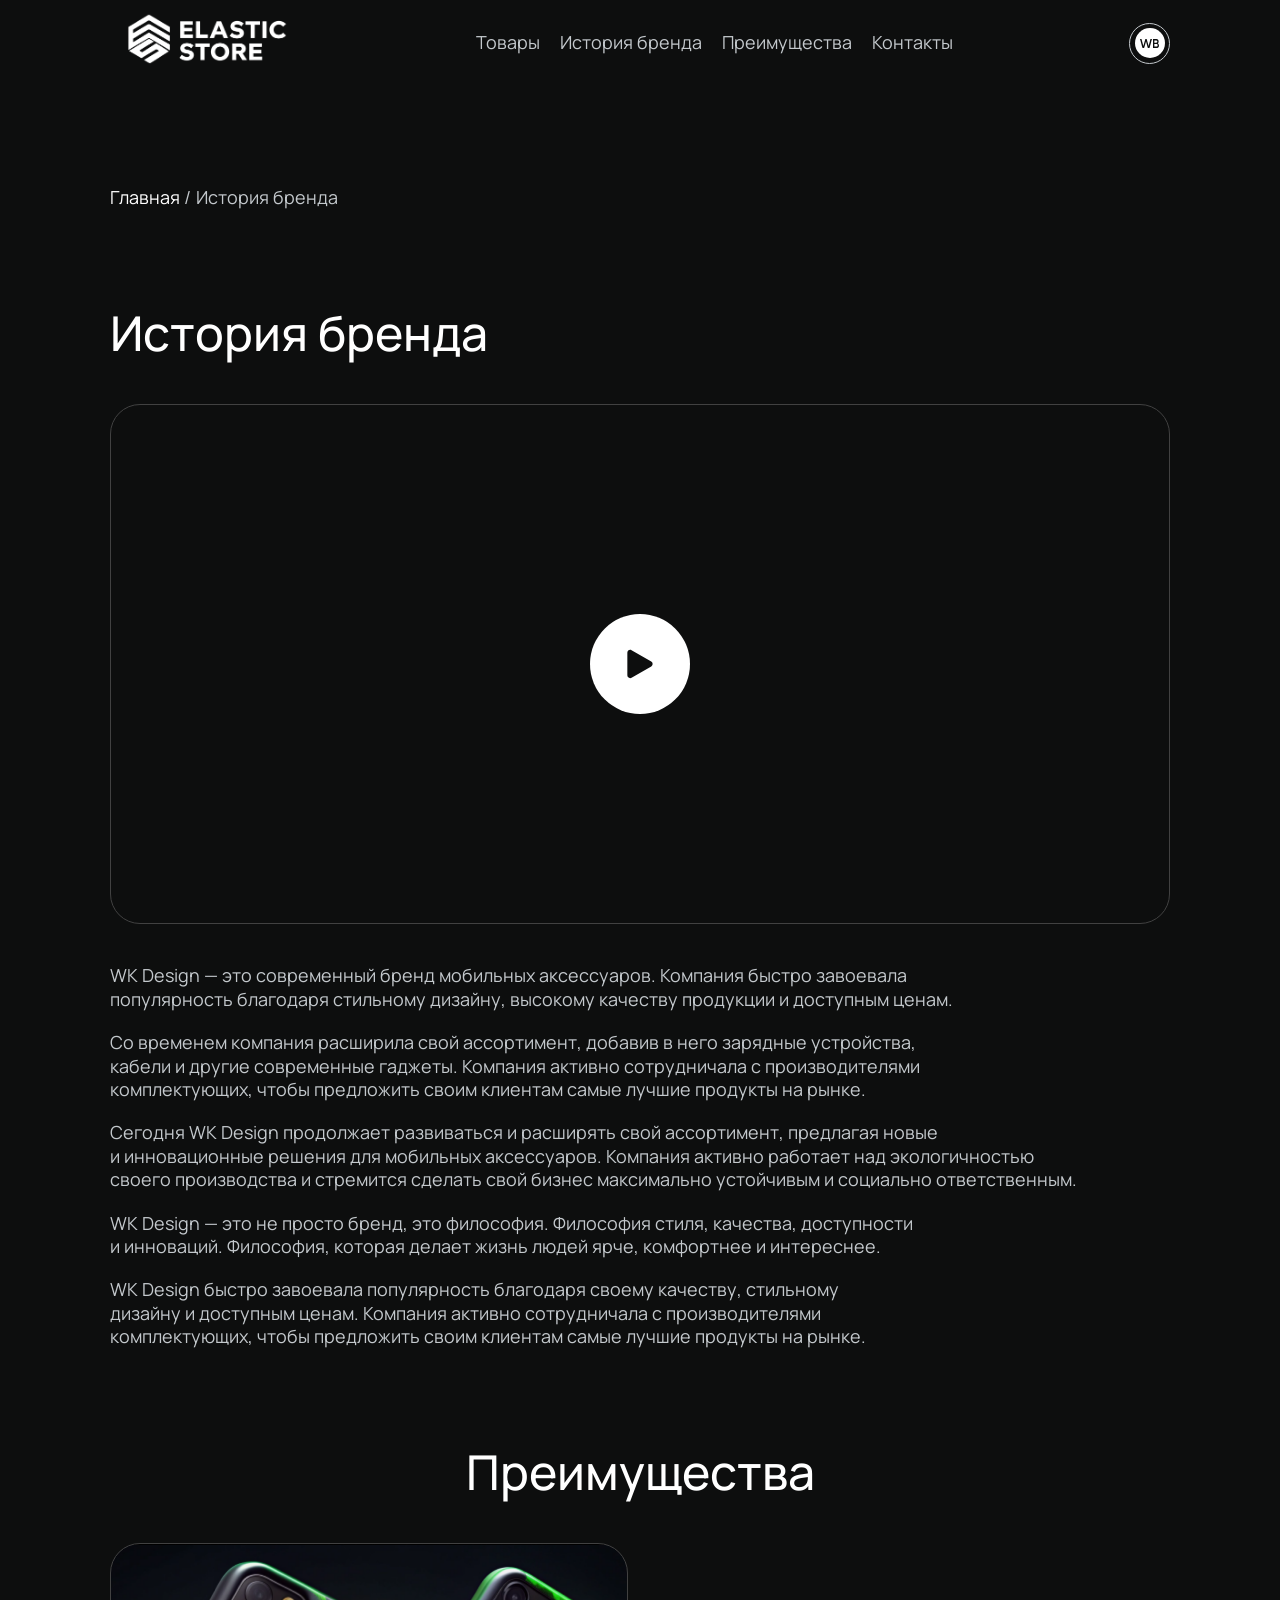
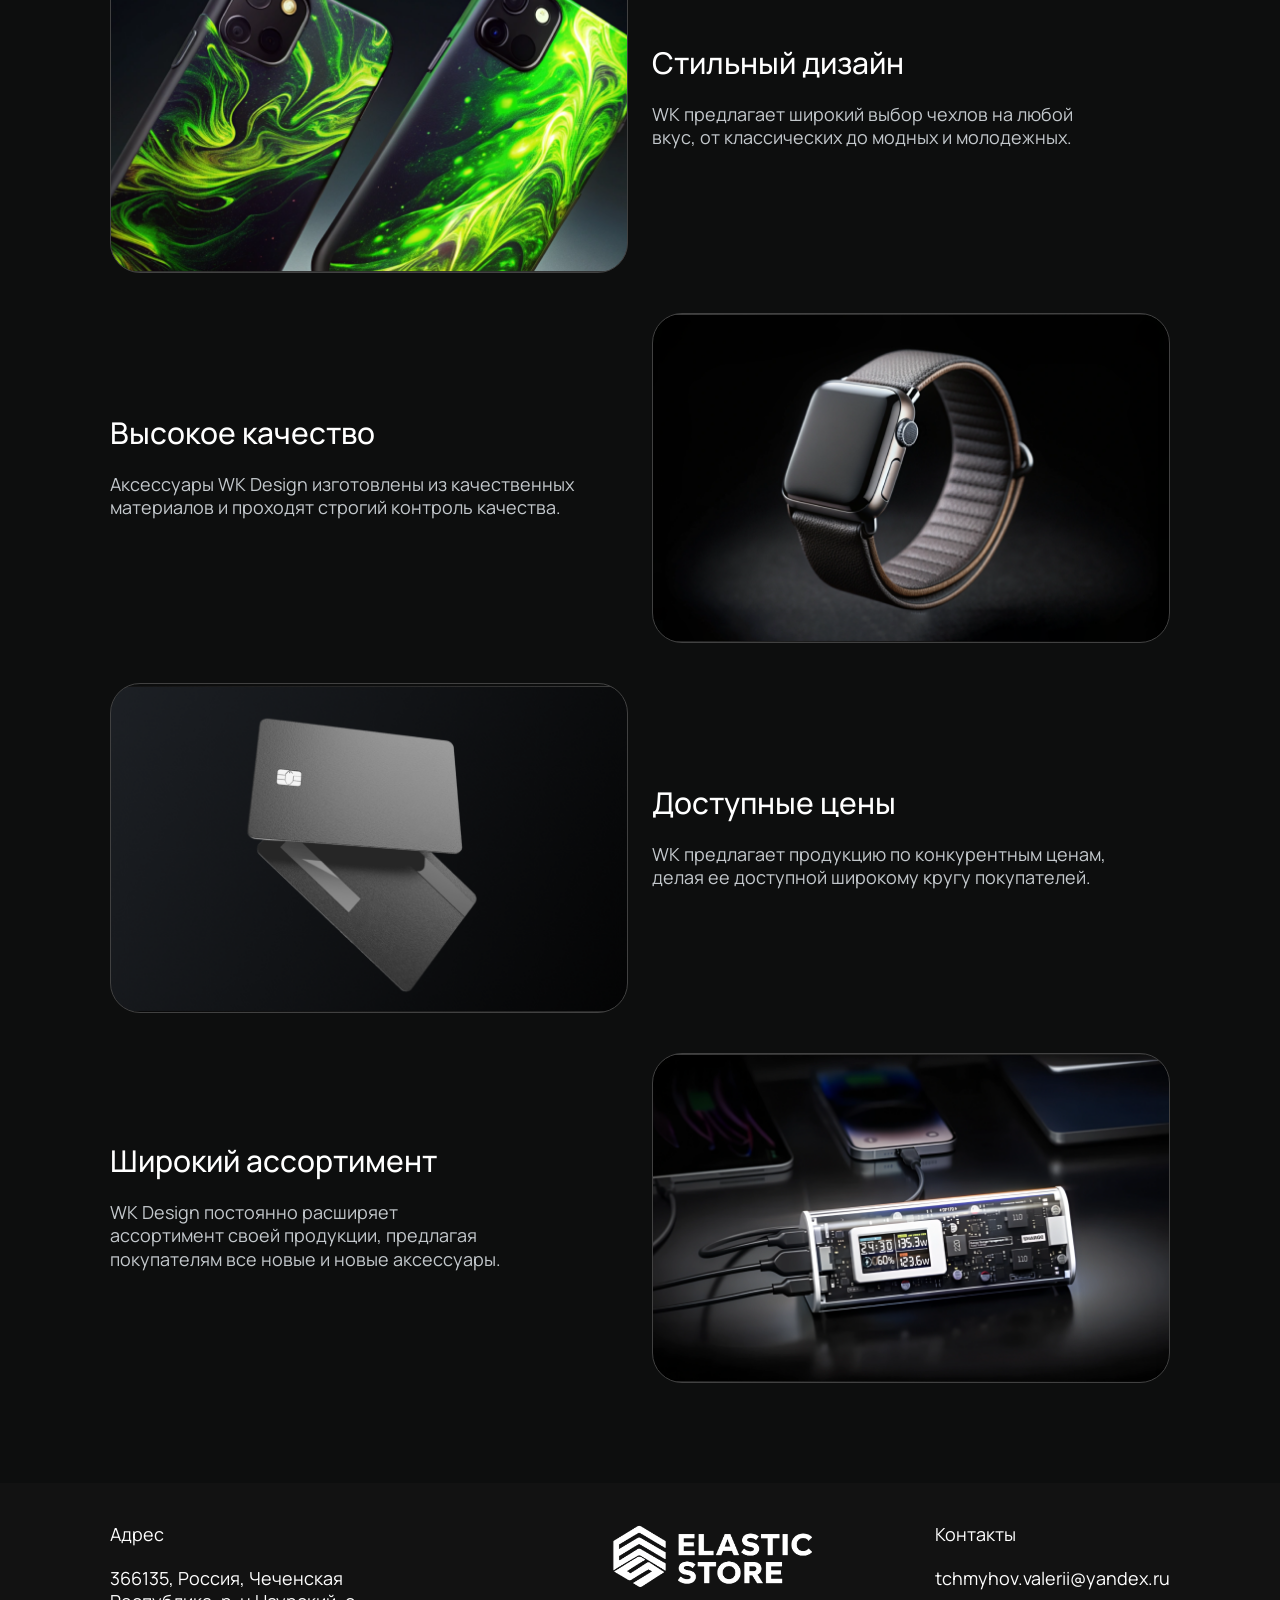
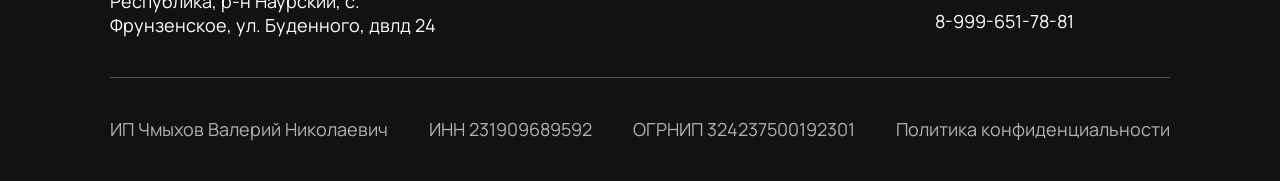
==== about.html @ 18dc12fd "Update Elastic Store logo, business details and Wildberries link" ====
<!DOCTYPE html>
<html lang="en">
	<head>
		<meta charset="UTF-8" />
		<meta http-equiv="X-UA-Compatible" content="IE=edge" />
		<meta name="viewport" content="width=device-width, initial-scale=1.0" />
		<title>Elastic Store</title>

		<link rel="stylesheet" href="./css/bootsrtap.css" />
		<link rel="stylesheet" href="./css/main.css?v=elastic-1" />

		<link rel="apple-touch-icon" href="./img/elastic-store-logo.png" />
		<link rel="icon" type="image/png" href="./img/elastic-store-logo.png" />
	</head>

	<body>
		<!-- header -->
		<header class="header">
			<div class="container">
				<div class="header--body row flex-nowrap align-items-center justify-content-between">
					<div class="col-auto">
						<a href="./index.html" class="header--logo">
							<img src="./img/elastic-store-logo.png" alt="Elastic Store" />
						</a>
					</div>
					<div class="d-none d-lg-block col-auto">
						<ul class="header--nav">
							<li><a href="index.html#catalog">Товары</a></li>
							<li><a href="about.html">История бренда</a></li>
							<li><a href="about.html#advantages">Преимущества</a></li>
							<li><a href="contacts.html">Контакты</a></li>
						</ul>
					</div>
					<div class="col-auto">
						<ul class="header--stores">
							<!-- <li>
                        <a href="#" target="_blank">
                            <svg class="header--icon header--icon--yandex">
                                <use href="./img/svgsprite/sprite.symbol.svg#Yandex"></use>
                            </svg>
                        </a>
                    </li>  -->
							<li>
								<a href="https://www.wildberries.ru/brands/elastic-store" target="_blank">
									<svg class="header--icon header--icon--wb">
										<use href="./img/svgsprite/sprite.symbol.svg#Wb"></use>
									</svg>
								</a>
							</li>
							<li class="d-lg-none">
								<button class="header--btnmenu">
									<span class="l-00"></span>
									<span class="l-01"></span>
									<span class="l-02"></span>
								</button>
							</li>
						</ul>
					</div>
				</div>
			</div>
		</header>

		<div class="mobile-nav">
			<ul class="mobile--menu">
				<li>
					<a class="mobile--menu--link" href="index.html#catalog">Товары</a>
				</li>
				<li>
					<a class="mobile--menu--link" href="about.html">История бренда</a>
				</li>
				<li>
					<a class="mobile--menu--link" href="about.html#advantages">Преимущества</a>
				</li>
				<li>
					<a class="mobile--menu--link" href="contacts.html">Контакты</a>
				</li>
			</ul>
		</div>

		<!-- main -->
		<main>
			<section class="pageIn">
				<div class="container">
					<!-- breadcrumb -->
					<nav class="crumbs">
						<ol>
							<li class="crumb"><a href="./index.html">Главная</a></li>
							<li class="crumb">История бренда</li>
						</ol>
					</nav>
					<!-- /breadcrumb -->

					<h2 class="text-start">История бренда</h2>

					<div class="video">
						<div class="video--play">
							<span>
								<svg class="header--icon header--icon--ozon">
									<use href="./img/svgsprite/sprite.symbol.svg#play"></use>
								</svg>
							</span>
						</div>
						<div class="video--pause">
							<span></span>
						</div>
						<video id="mvideo">
							<source src="./video/video-00.mp4" type="video/mp4" />
						</video>
					</div>

					<p>
						WK&#160;Design&#160;&#8212; это современный бренд мобильных аксессуаров. Компания быстро завоевала популярность благодаря стильному дизайну, высокому качеству
						продукции и&#160;доступным ценам.
					</p>
					<p>
						Со&#160;временем компания расширила свой ассортимент, добавив в&#160;него зарядные устройства, кабели и&#160;другие современные гаджеты. Компания активно
						сотрудничала с&#160;производителями комплектующих, чтобы предложить своим клиентам самые лучшие продукты на&#160;рынке.
					</p>
					<p>
						Сегодня WK&#160;Design продолжает развиваться и&#160;расширять свой ассортимент, предлагая новые и&#160;инновационные решения для мобильных аксессуаров.
						Компания активно работает над экологичностью своего производства и&#160;стремится сделать свой бизнес максимально устойчивым и&#160;социально ответственным.
					</p>
					<p>
						WK&#160;Design&#160;&#8212; это не&#160;просто бренд, это философия. Философия стиля, качества, доступности и&#160;инноваций. Философия, которая делает жизнь
						людей ярче, комфортнее и&#160;интереснее.
					</p>
					<p>
						WK&#160;Design быстро завоевала популярность благодаря своему качеству, стильному дизайну и&#160;доступным ценам. Компания активно сотрудничала
						с&#160;производителями комплектующих, чтобы предложить своим клиентам самые лучшие продукты на&#160;рынке.
					</p>
				</div>
			</section>

			<section id="advantages" class="catalog block-outfit">
				<div class="container">
					<h2>Преимущества</h2>
					<div class="catalog-list">
						<!-- item -->
						<div class="catalog-list--item row align-items-center">
							<div class="col-12 col-md-6">
								<div class="catalog-list--img" style="background-image: url(./img/favorites/fav-00.png);"></div>
							</div>
							<div class="col-12 col-md-6">
								<h4>Стильный дизайн</h4>
								<p>WK&#160;предлагает широкий выбор чехлов на&#160;любой вкус, от&#160;классических до&#160;модных и&#160;молодежных.</p>
							</div>
						</div>
						<!-- /item -->

						<!-- item -->
						<div class="catalog-list--item row align-items-center">
							<div class="col-12 col-md-6 order-2 order-md-1">
								<h4>Высокое качество</h4>
								<p>Аксессуары WK&#160;Design изготовлены из&#160;качественных материалов и&#160;проходят строгий контроль качества.</p>
							</div>
							<div class="col-12 col-md-6 order-1 order-md-2">
								<div class="catalog-list--img" style="background-image: url(./img/favorites/fav-02.png);"></div>
							</div>
						</div>
						<!-- /item -->

						<!-- item -->
						<div class="catalog-list--item row align-items-center">
							<div class="col-12 col-md-6">
								<div class="catalog-list--img" style="background-image: url(./img/favorites/fav-01.png);"></div>
							</div>
							<div class="col-12 col-md-6">
								<h4>Доступные цены</h4>
								<p>WK&#160;предлагает продукцию по&#160;конкурентным ценам, делая ее&#160;доступной широкому кругу покупателей.</p>
							</div>
						</div>
						<!-- /item -->

						<!-- item -->
						<div class="catalog-list--item row align-items-center">
							<div class="col-12 col-md-6 order-2 order-md-1">
								<h4>Широкий ассортимент</h4>
								<p>WK&#160;Design постоянно расширяет ассортимент своей продукции, предлагая покупателям все новые и&#160;новые аксессуары.</p>
							</div>
							<div class="col-12 col-md-6 order-1 order-md-2">
								<div class="catalog-list--img" style="background-image: url(./img/favorites/fav-03.png);"></div>
							</div>
						</div>
						<!-- /item -->
					</div>
				</div>
			</section>
		</main>
		<!-- /main -->

		<!-- footer -->
		<footer class="footer">
			<div class="container">
				<div class="footer-info">
					<div class="row justify-content-between">
						<div class="col-12 col-lg-auto order-3 order-lg-1 pt-4 pt-lg-0">
							<div class="footer-address">
								<h6>Адрес</h6>
								<p class="mb-0">366135, Россия, Чеченская Республика, р-н Наурский, с. Фрунзенское, ул. Буденного, двлд 24</p>
							</div>
						</div>
						<div class="col-12 col-lg-auto order-1 order-lg-2">
							<a href="./index.html" class="footer-logo"><img src="./img/elastic-store-logo.png" alt="Elastic Store"/></a>
						</div>
						<div class="col-12 col-lg-auto order-2 order-lg-3 pt-4 pt-lg-0">
							<h6>Контакты</h6>
							<ul>
								<li><a href="mailto:tchmyhov.valerii@yandex.ru">tchmyhov.valerii@yandex.ru</a></li>
								<li><a href="tel:+79996517881">8-999-651-78-81</a></li>
							</ul>
						</div>
					</div>
				</div>
				<div class="footer-copyright">
					<div class="row justify-content-between">
						<div class="col-12 col-lg-3 col-xl-auto mb-3 mb-xl-0">ИП&#160;Чмыхов Валерий Николаевич</div>
						<div class="col-12 col-lg-3 col-xl-auto mb-3 mb-xl-0">ИНН <br class="d-none d-lg-block d-xl-none"/>231909689592</div>
						<div class="col-12 col-lg-3 col-xl-auto mb-3 mb-xl-0">ОГРНИП 324237500192301</div>
						<div class="col-12 col-lg-3 col-xl-auto"><a href="policy.html">Политика конфиденциальности</a></div>
					</div>
				</div>
			</div>
		</footer>
		<!-- /footer -->

		<script src="./js/main.bundle.js"></script>
		<script src="./js/about.bundle.js"></script>
	</body>
</html>
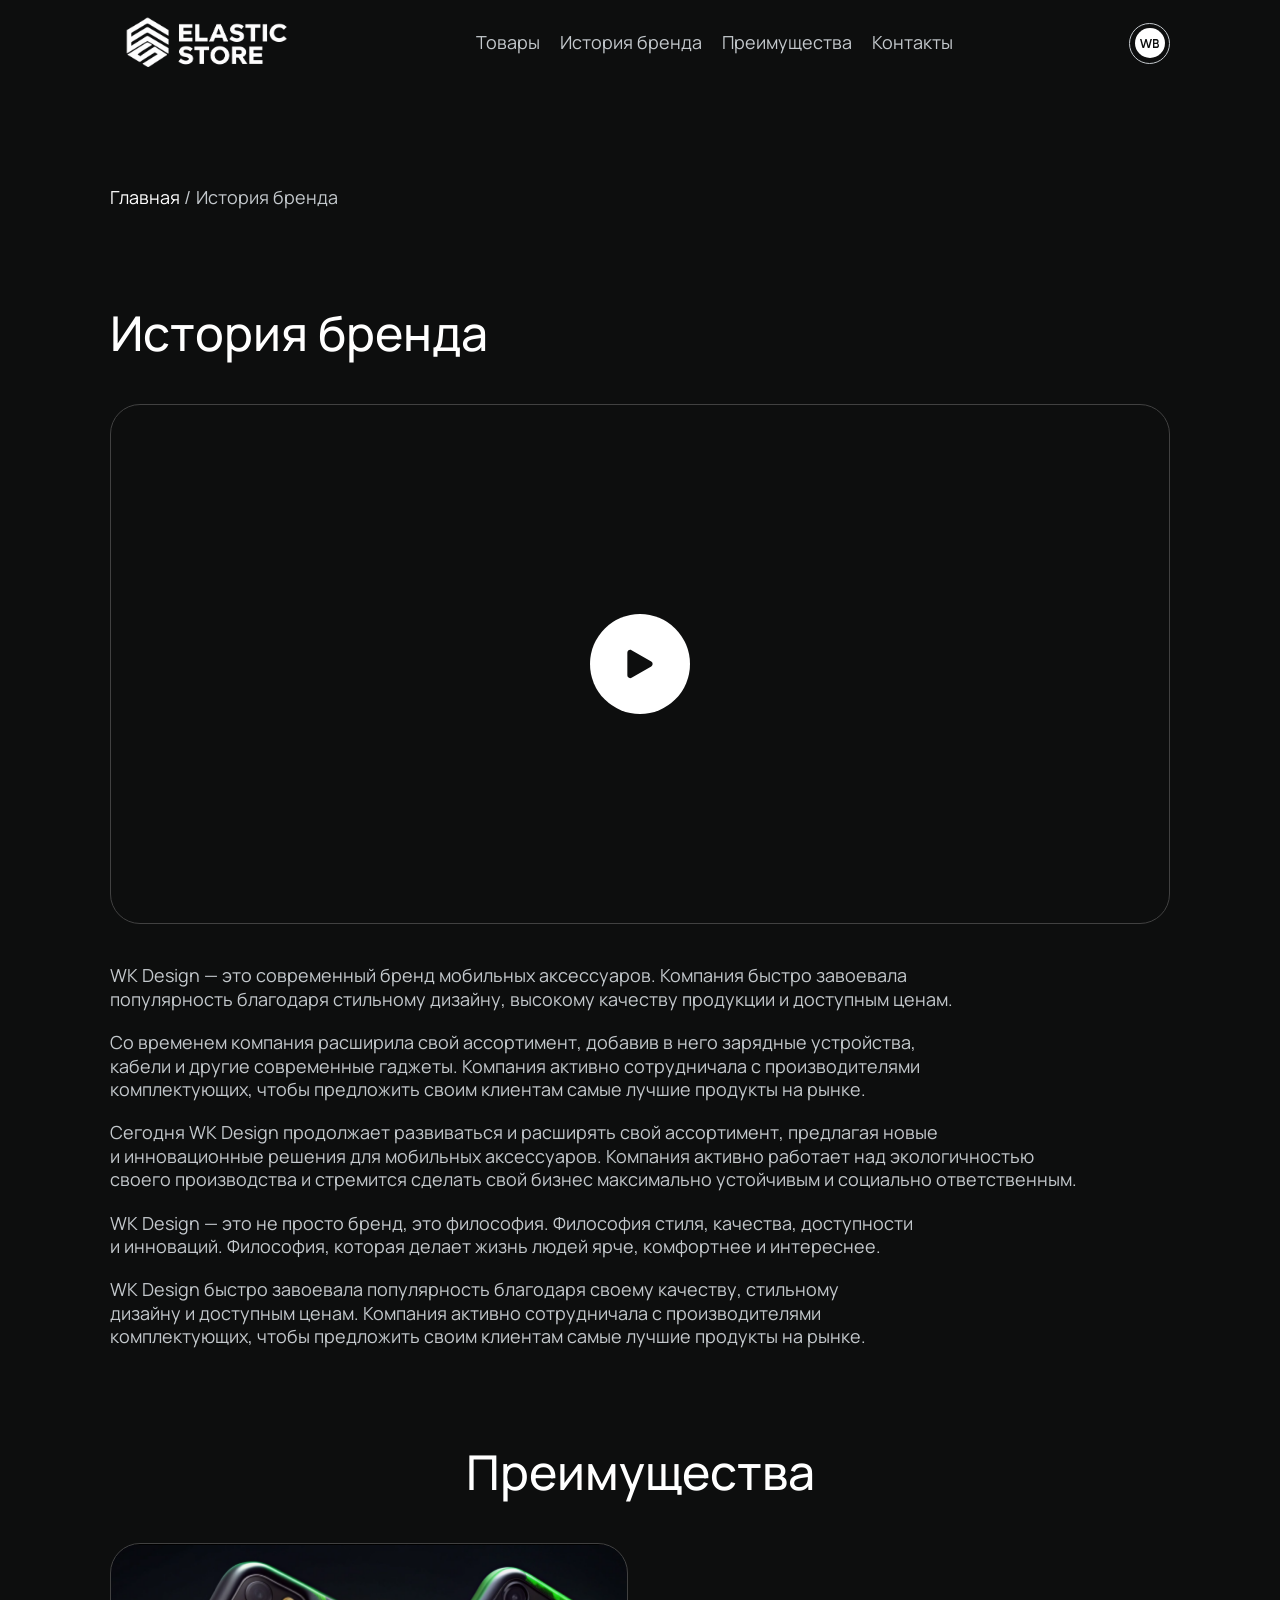
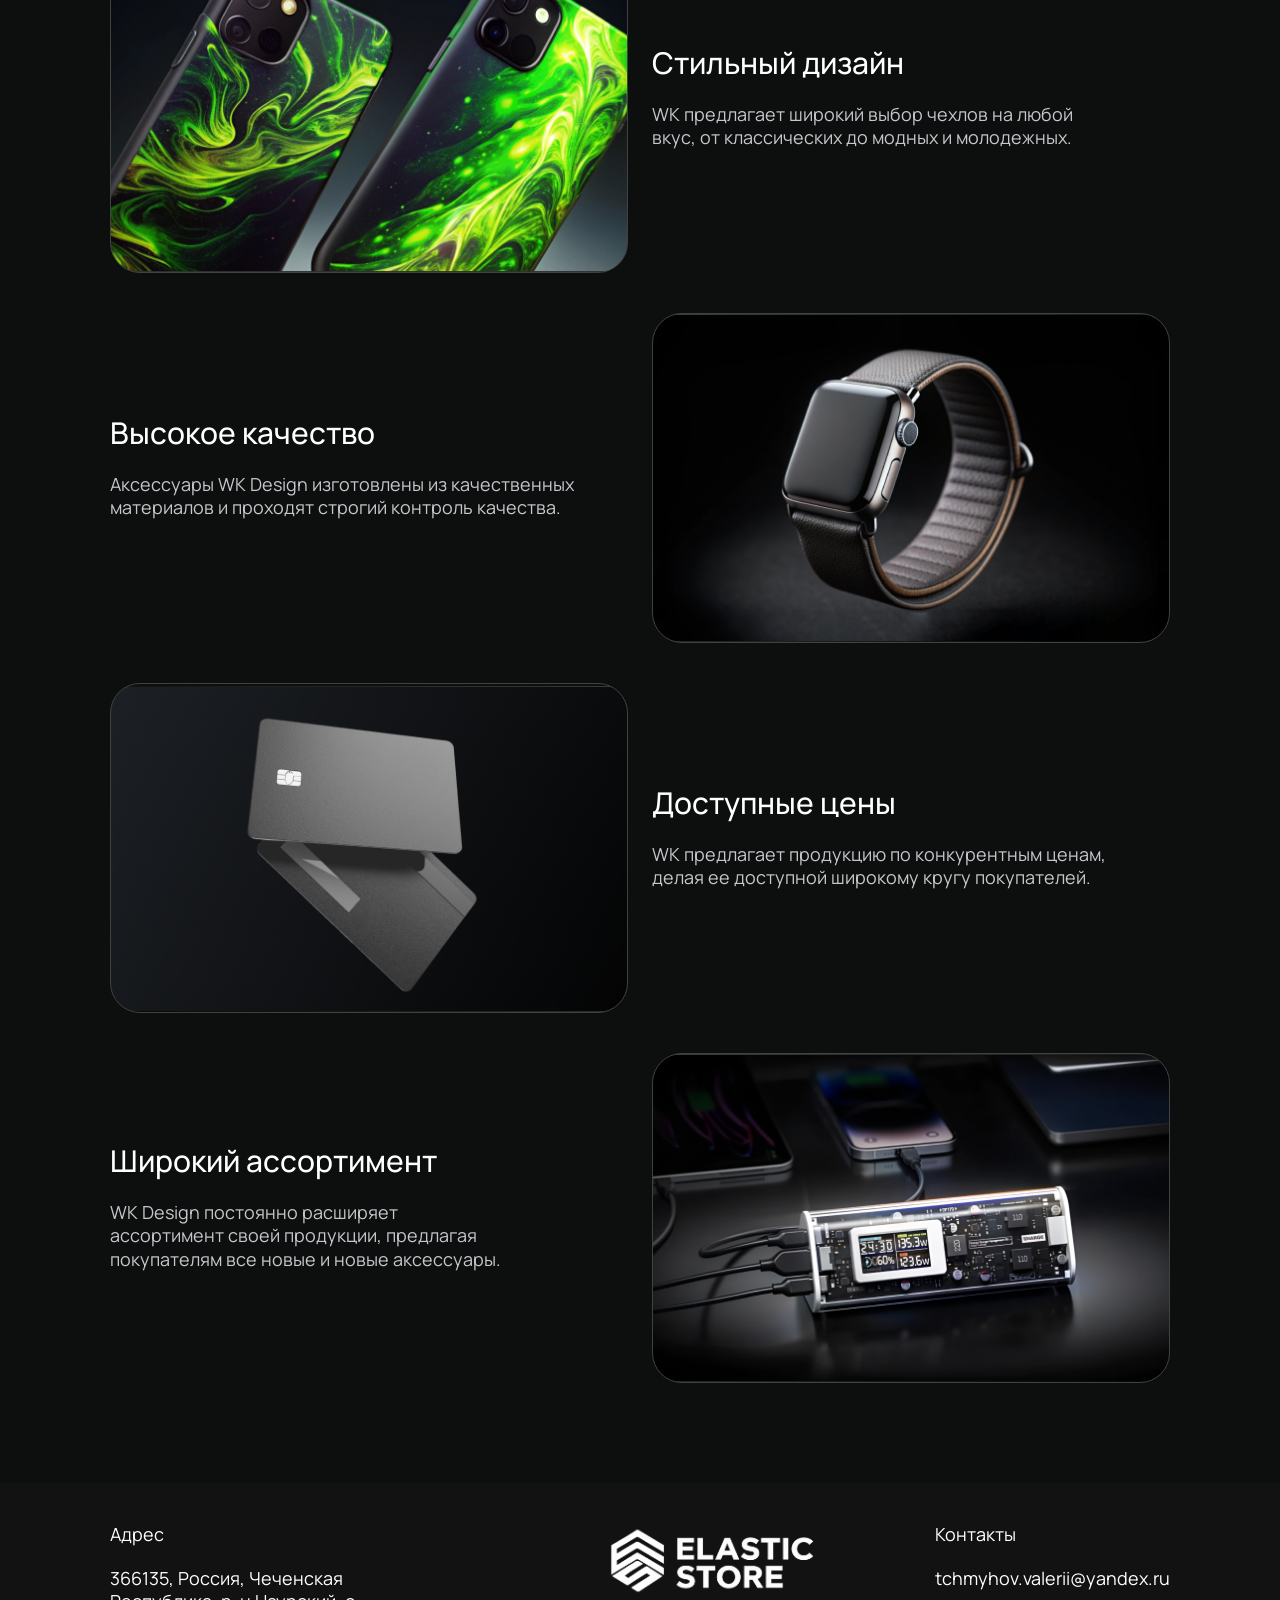
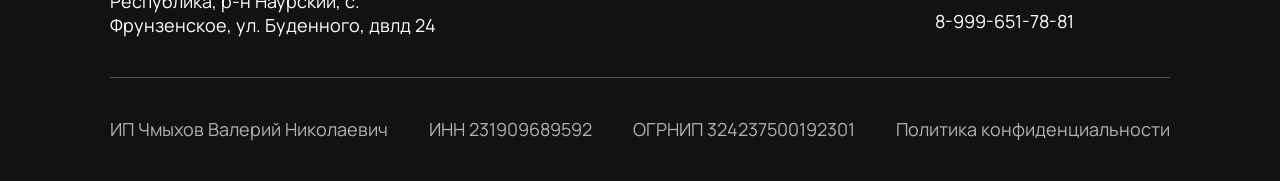
==== commit 96e32174: "Improve Elastic Store logo clarity in header and footer" ====
--- a/about.html
+++ b/about.html
@@ -7,7 +7,7 @@
 		<title>Elastic Store</title>
 
 		<link rel="stylesheet" href="./css/bootsrtap.css" />
-		<link rel="stylesheet" href="./css/main.css?v=elastic-1" />
+		<link rel="stylesheet" href="./css/main.css?v=elastic-2" />
 
 		<link rel="apple-touch-icon" href="./img/elastic-store-logo.png" />
 		<link rel="icon" type="image/png" href="./img/elastic-store-logo.png" />
@@ -20,7 +20,7 @@
 				<div class="header--body row flex-nowrap align-items-center justify-content-between">
 					<div class="col-auto">
 						<a href="./index.html" class="header--logo">
-							<img src="./img/elastic-store-logo.png" alt="Elastic Store" />
+							<img src="./img/elastic-store-logo-web.png" alt="Elastic Store" />
 						</a>
 					</div>
 					<div class="d-none d-lg-block col-auto">
@@ -200,7 +200,7 @@
 							</div>
 						</div>
 						<div class="col-12 col-lg-auto order-1 order-lg-2">
-							<a href="./index.html" class="footer-logo"><img src="./img/elastic-store-logo.png" alt="Elastic Store"/></a>
+							<a href="./index.html" class="footer-logo"><img src="./img/elastic-store-logo-web.png" alt="Elastic Store"/></a>
 						</div>
 						<div class="col-12 col-lg-auto order-2 order-lg-3 pt-4 pt-lg-0">
 							<h6>Контакты</h6>
--- a/css/main.css
+++ b/css/main.css
@@ -1275,7 +1275,7 @@
 /* Не пишите CSS код ниже. Только в подключаемых файлах */
 /*# sourceMappingURL=[data-uri] */
 
-/* Elastic Store: render the supplied original logo on the existing dark layout. */
+/* Elastic Store: clean white web logo on the existing dark layout. */
 .header--logo {
   width: 190px;
   height: 60px;
@@ -1290,7 +1290,6 @@
   height: 100%;
   object-fit: cover;
   object-position: center;
-  filter: invert(1);
   mix-blend-mode: screen;
 }
 .contacts--legal-label {
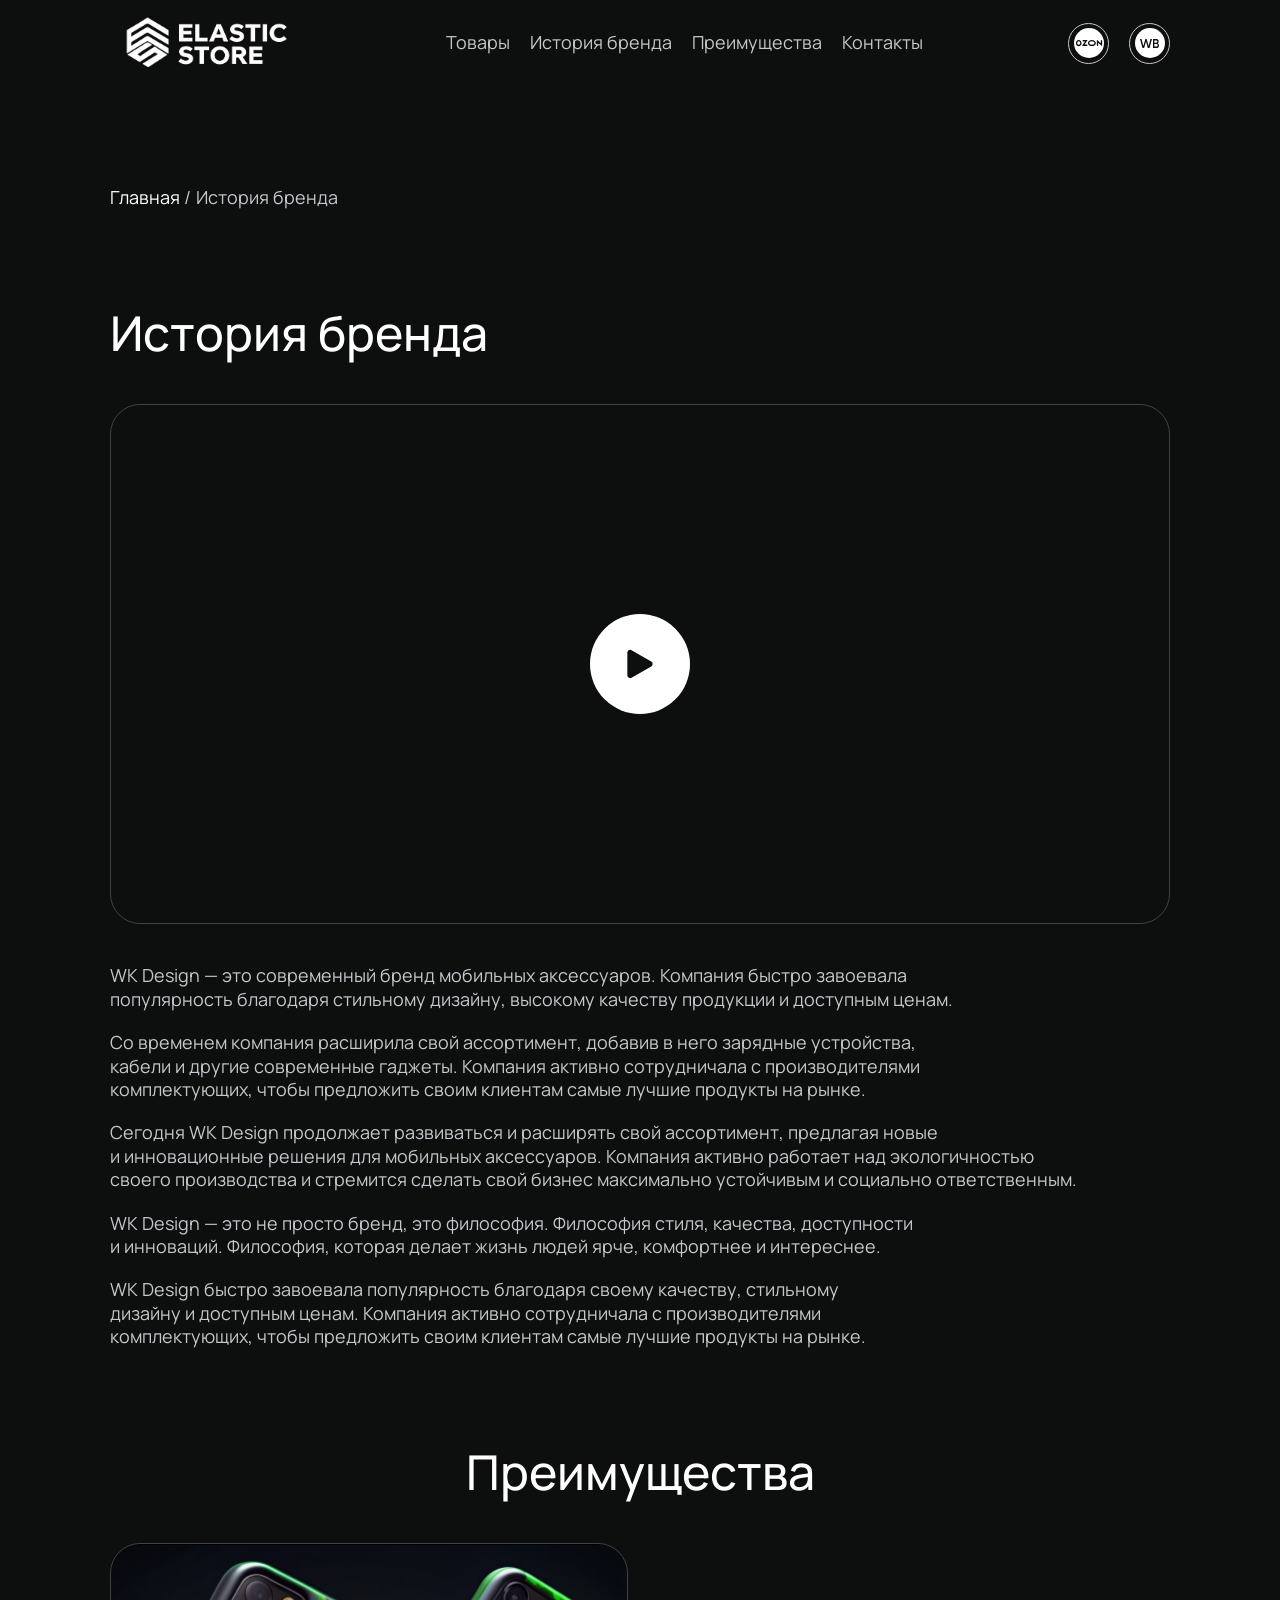
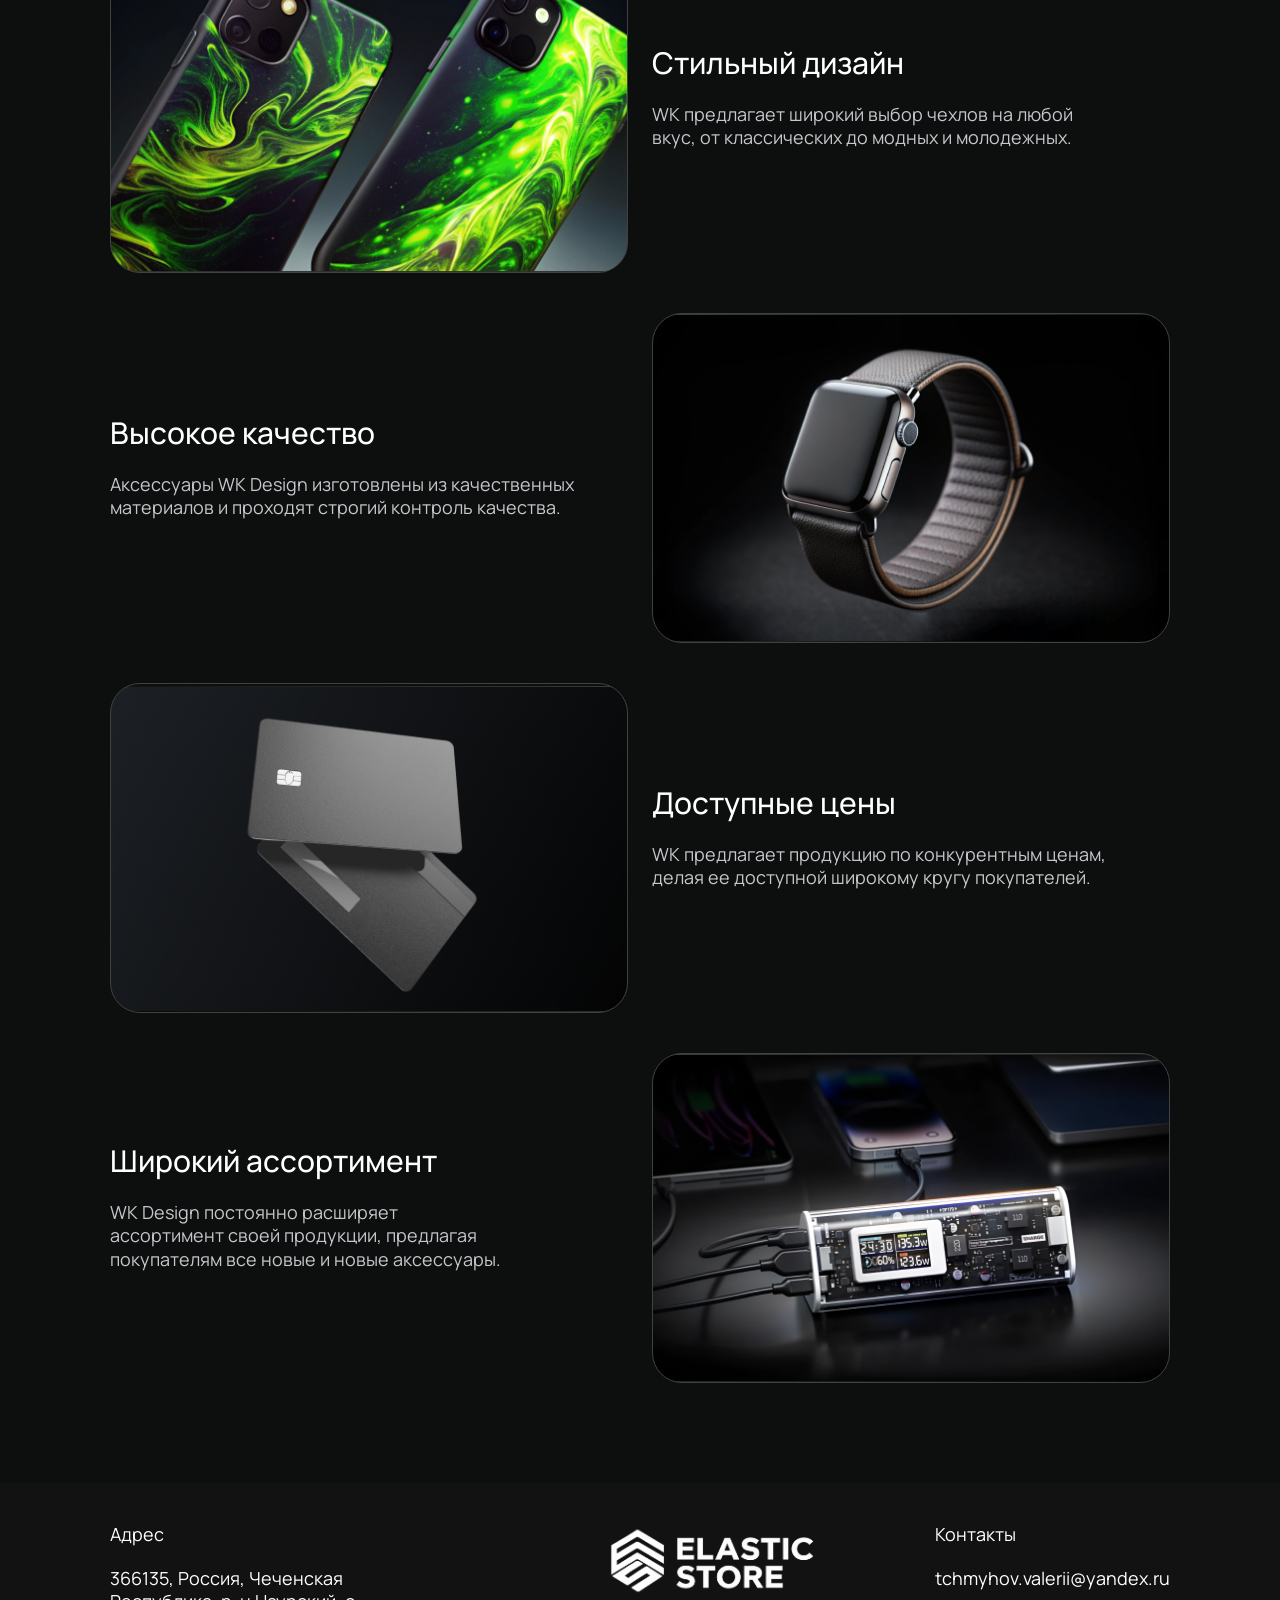
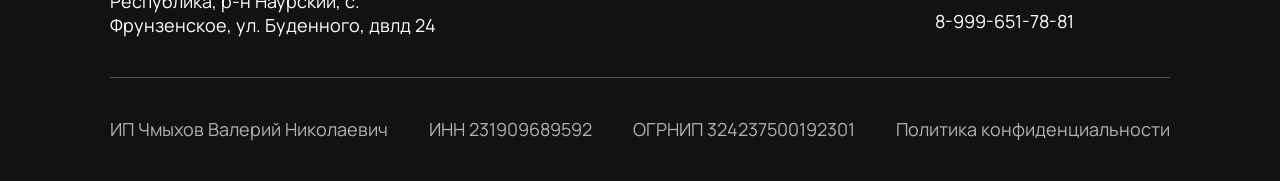
==== commit 24d492a2: "Restore Ozon store link and fit both stores in mobile header" ====
--- a/about.html
+++ b/about.html
@@ -7,7 +7,7 @@
 		<title>Elastic Store</title>
 
 		<link rel="stylesheet" href="./css/bootsrtap.css" />
-		<link rel="stylesheet" href="./css/main.css?v=elastic-2" />
+		<link rel="stylesheet" href="./css/main.css?v=elastic-3" />
 
 		<link rel="apple-touch-icon" href="./img/elastic-store-logo.png" />
 		<link rel="icon" type="image/png" href="./img/elastic-store-logo.png" />
@@ -40,6 +40,13 @@
                             </svg>
                         </a>
                     </li>  -->
+							<li>
+								<a href="https://www.ozon.ru/seller/wk-2647711/" aria-label="Ozon" target="_blank">
+									<svg class="header--icon header--icon--ozon">
+										<use href="./img/svgsprite/sprite.symbol.svg#Ozon"></use>
+									</svg>
+								</a>
+							</li>
 							<li>
 								<a href="https://www.wildberries.ru/brands/elastic-store" target="_blank">
 									<svg class="header--icon header--icon--wb">
--- a/css/main.css
+++ b/css/main.css
@@ -1303,13 +1303,13 @@
 }
 @media (max-width: 575px) {
   .header--logo {
-    width: 170px;
+    width: 140px;
     height: 54px;
   }
 }
 @media (max-width: 359px) {
   .header--logo {
-    width: 150px;
+    width: 110px;
     height: 48px;
   }
 }
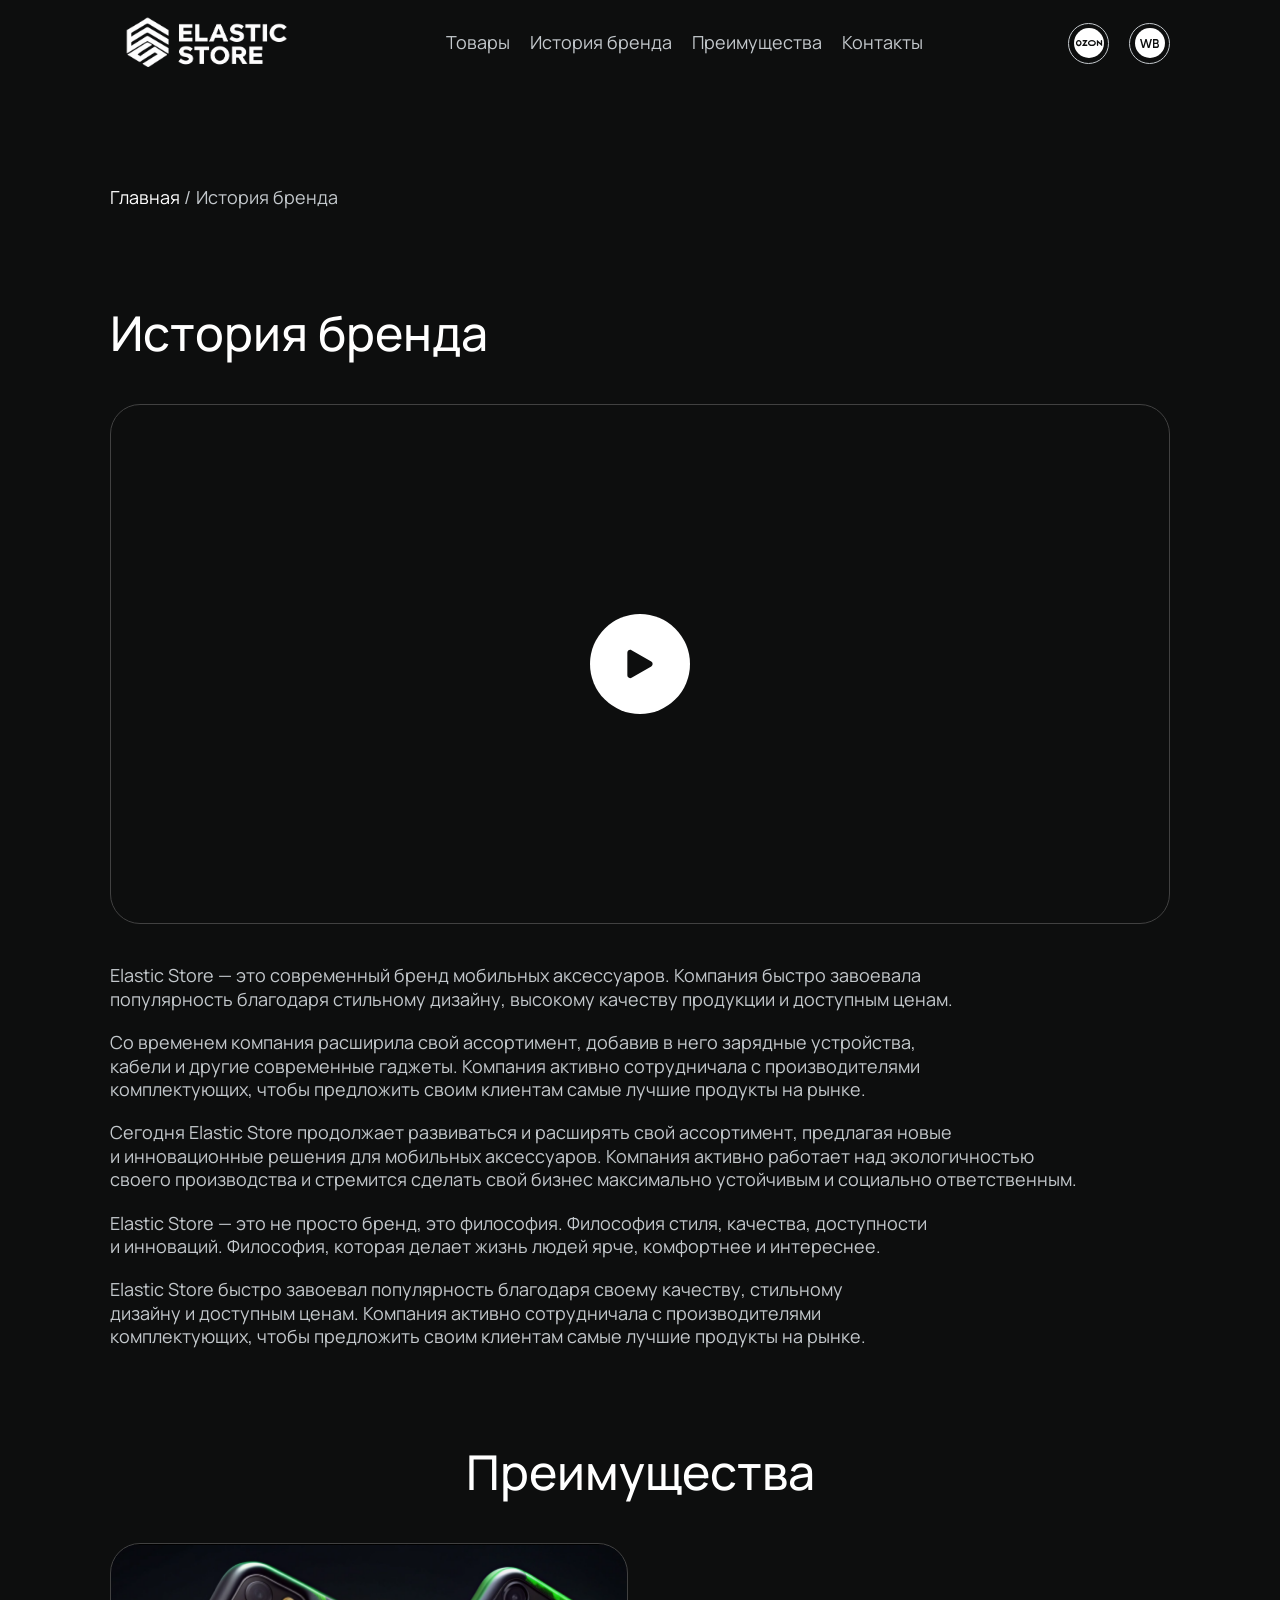
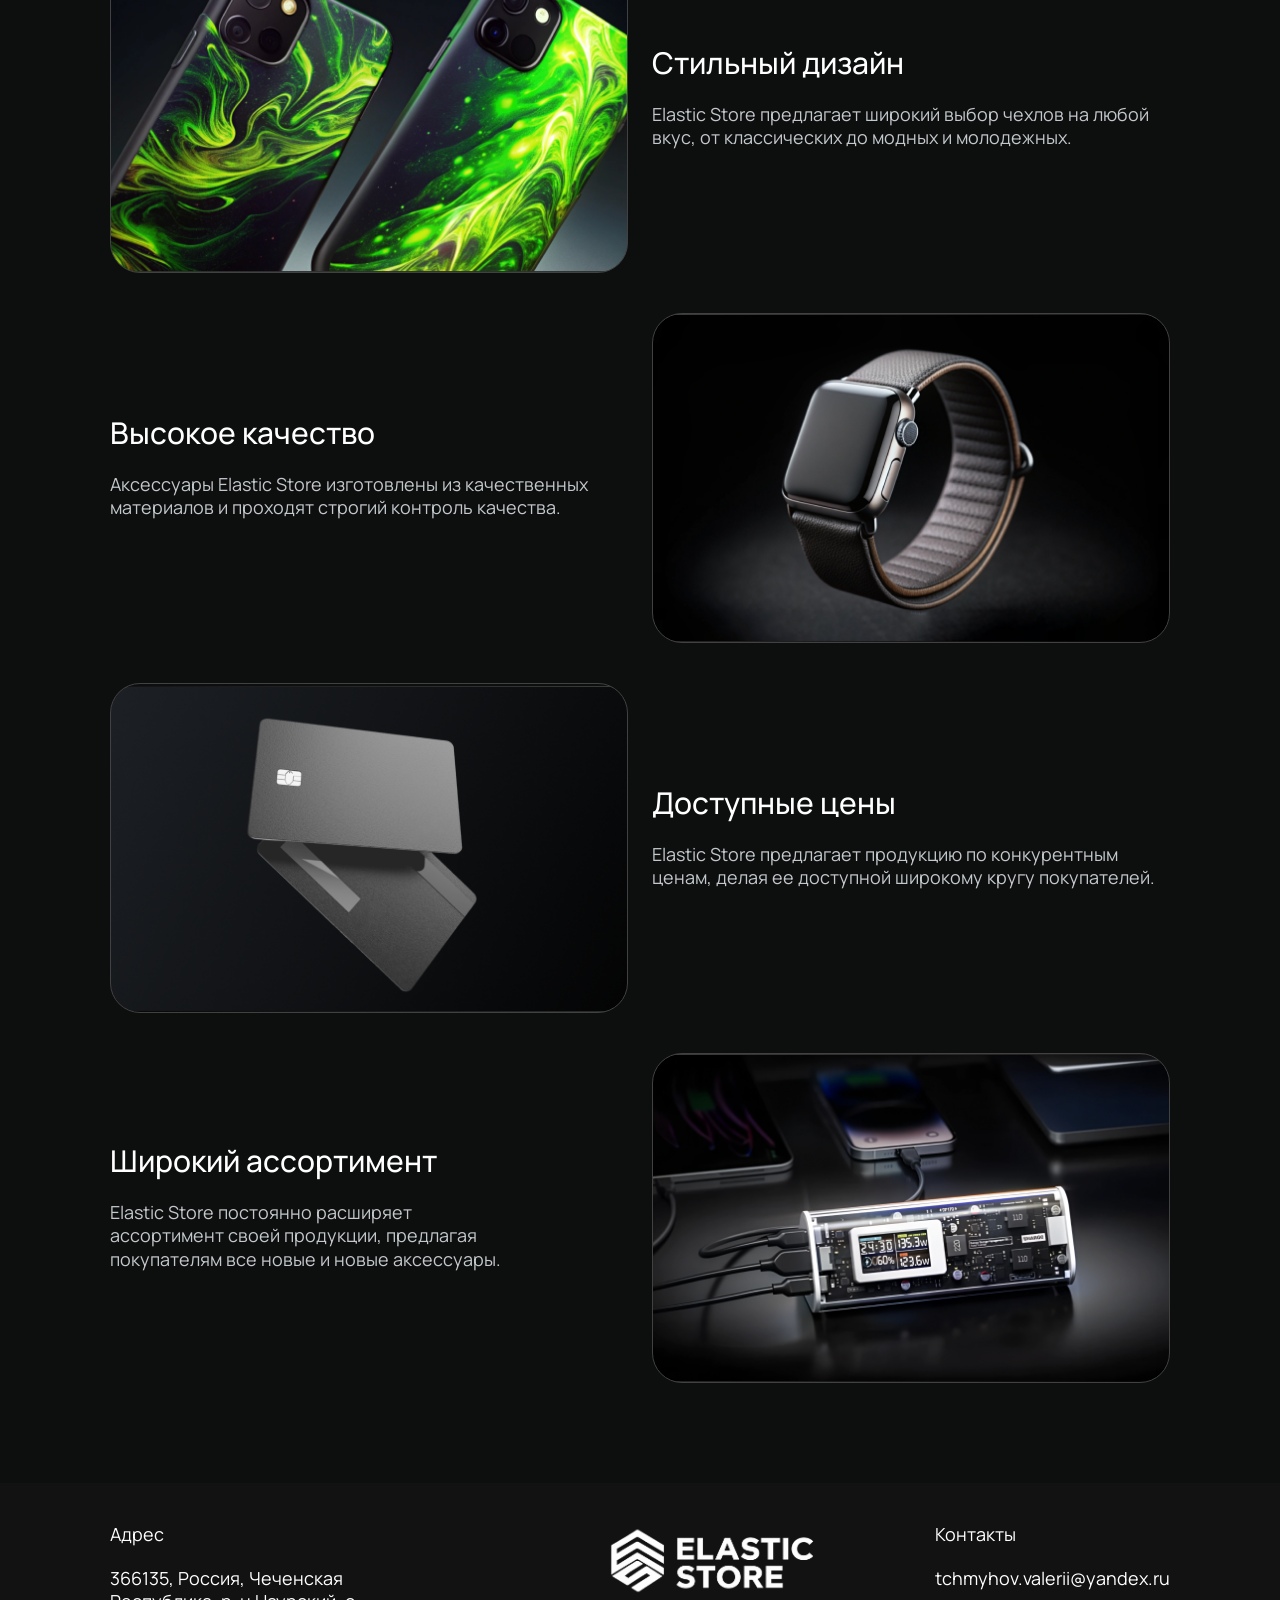
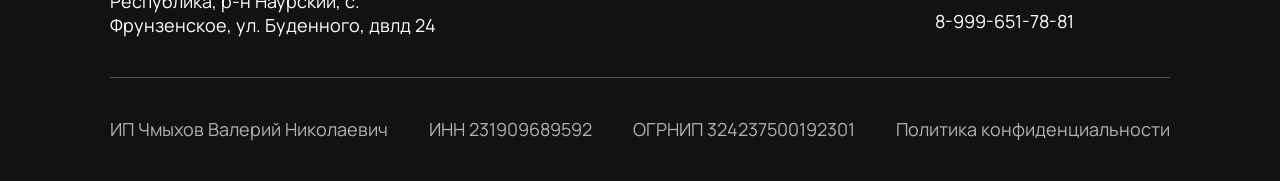
==== commit e8186435: "Replace all WK Design copy with Elastic Store" ====
--- a/about.html
+++ b/about.html
@@ -7,10 +7,10 @@
 		<title>Elastic Store</title>
 
 		<link rel="stylesheet" href="./css/bootsrtap.css" />
-		<link rel="stylesheet" href="./css/main.css?v=elastic-3" />
+		<link rel="stylesheet" href="./css/main.css?v=elastic-4" />
 
 		<link rel="apple-touch-icon" href="./img/elastic-store-logo.png" />
-		<link rel="icon" type="image/png" href="./img/elastic-store-logo.png" />
+		<link rel="icon" type="image/svg+xml" sizes="any" href="./img/favicons/elastic-symbol.svg?v=3" />
 	</head>
 
 	<body>
@@ -116,7 +116,7 @@
 					</div>
 
 					<p>
-						WK&#160;Design&#160;&#8212; это современный бренд мобильных аксессуаров. Компания быстро завоевала популярность благодаря стильному дизайну, высокому качеству
+						Elastic&#160;Store&#160;&#8212; это современный бренд мобильных аксессуаров. Компания быстро завоевала популярность благодаря стильному дизайну, высокому качеству
 						продукции и&#160;доступным ценам.
 					</p>
 					<p>
@@ -124,15 +124,15 @@
 						сотрудничала с&#160;производителями комплектующих, чтобы предложить своим клиентам самые лучшие продукты на&#160;рынке.
 					</p>
 					<p>
-						Сегодня WK&#160;Design продолжает развиваться и&#160;расширять свой ассортимент, предлагая новые и&#160;инновационные решения для мобильных аксессуаров.
+						Сегодня Elastic&#160;Store продолжает развиваться и&#160;расширять свой ассортимент, предлагая новые и&#160;инновационные решения для мобильных аксессуаров.
 						Компания активно работает над экологичностью своего производства и&#160;стремится сделать свой бизнес максимально устойчивым и&#160;социально ответственным.
 					</p>
 					<p>
-						WK&#160;Design&#160;&#8212; это не&#160;просто бренд, это философия. Философия стиля, качества, доступности и&#160;инноваций. Философия, которая делает жизнь
+						Elastic&#160;Store&#160;&#8212; это не&#160;просто бренд, это философия. Философия стиля, качества, доступности и&#160;инноваций. Философия, которая делает жизнь
 						людей ярче, комфортнее и&#160;интереснее.
 					</p>
 					<p>
-						WK&#160;Design быстро завоевала популярность благодаря своему качеству, стильному дизайну и&#160;доступным ценам. Компания активно сотрудничала
+						Elastic&#160;Store быстро завоевал популярность благодаря своему качеству, стильному дизайну и&#160;доступным ценам. Компания активно сотрудничала
 						с&#160;производителями комплектующих, чтобы предложить своим клиентам самые лучшие продукты на&#160;рынке.
 					</p>
 				</div>
@@ -149,7 +149,7 @@
 							</div>
 							<div class="col-12 col-md-6">
 								<h4>Стильный дизайн</h4>
-								<p>WK&#160;предлагает широкий выбор чехлов на&#160;любой вкус, от&#160;классических до&#160;модных и&#160;молодежных.</p>
+								<p>Elastic&#160;Store&#160;предлагает широкий выбор чехлов на&#160;любой вкус, от&#160;классических до&#160;модных и&#160;молодежных.</p>
 							</div>
 						</div>
 						<!-- /item -->
@@ -158,7 +158,7 @@
 						<div class="catalog-list--item row align-items-center">
 							<div class="col-12 col-md-6 order-2 order-md-1">
 								<h4>Высокое качество</h4>
-								<p>Аксессуары WK&#160;Design изготовлены из&#160;качественных материалов и&#160;проходят строгий контроль качества.</p>
+								<p>Аксессуары Elastic&#160;Store изготовлены из&#160;качественных материалов и&#160;проходят строгий контроль качества.</p>
 							</div>
 							<div class="col-12 col-md-6 order-1 order-md-2">
 								<div class="catalog-list--img" style="background-image: url(./img/favorites/fav-02.png);"></div>
@@ -173,7 +173,7 @@
 							</div>
 							<div class="col-12 col-md-6">
 								<h4>Доступные цены</h4>
-								<p>WK&#160;предлагает продукцию по&#160;конкурентным ценам, делая ее&#160;доступной широкому кругу покупателей.</p>
+								<p>Elastic&#160;Store&#160;предлагает продукцию по&#160;конкурентным ценам, делая ее&#160;доступной широкому кругу покупателей.</p>
 							</div>
 						</div>
 						<!-- /item -->
@@ -182,7 +182,7 @@
 						<div class="catalog-list--item row align-items-center">
 							<div class="col-12 col-md-6 order-2 order-md-1">
 								<h4>Широкий ассортимент</h4>
-								<p>WK&#160;Design постоянно расширяет ассортимент своей продукции, предлагая покупателям все новые и&#160;новые аксессуары.</p>
+								<p>Elastic&#160;Store постоянно расширяет ассортимент своей продукции, предлагая покупателям все новые и&#160;новые аксессуары.</p>
 							</div>
 							<div class="col-12 col-md-6 order-1 order-md-2">
 								<div class="catalog-list--img" style="background-image: url(./img/favorites/fav-03.png);"></div>
--- a/css/main.css
+++ b/css/main.css
@@ -1302,6 +1302,9 @@
   overflow-wrap: anywhere;
 }
 @media (max-width: 575px) {
+  .welcome h1 {
+    font-size: clamp(36px, 10vw, 50px);
+  }
   .header--logo {
     width: 140px;
     height: 54px;
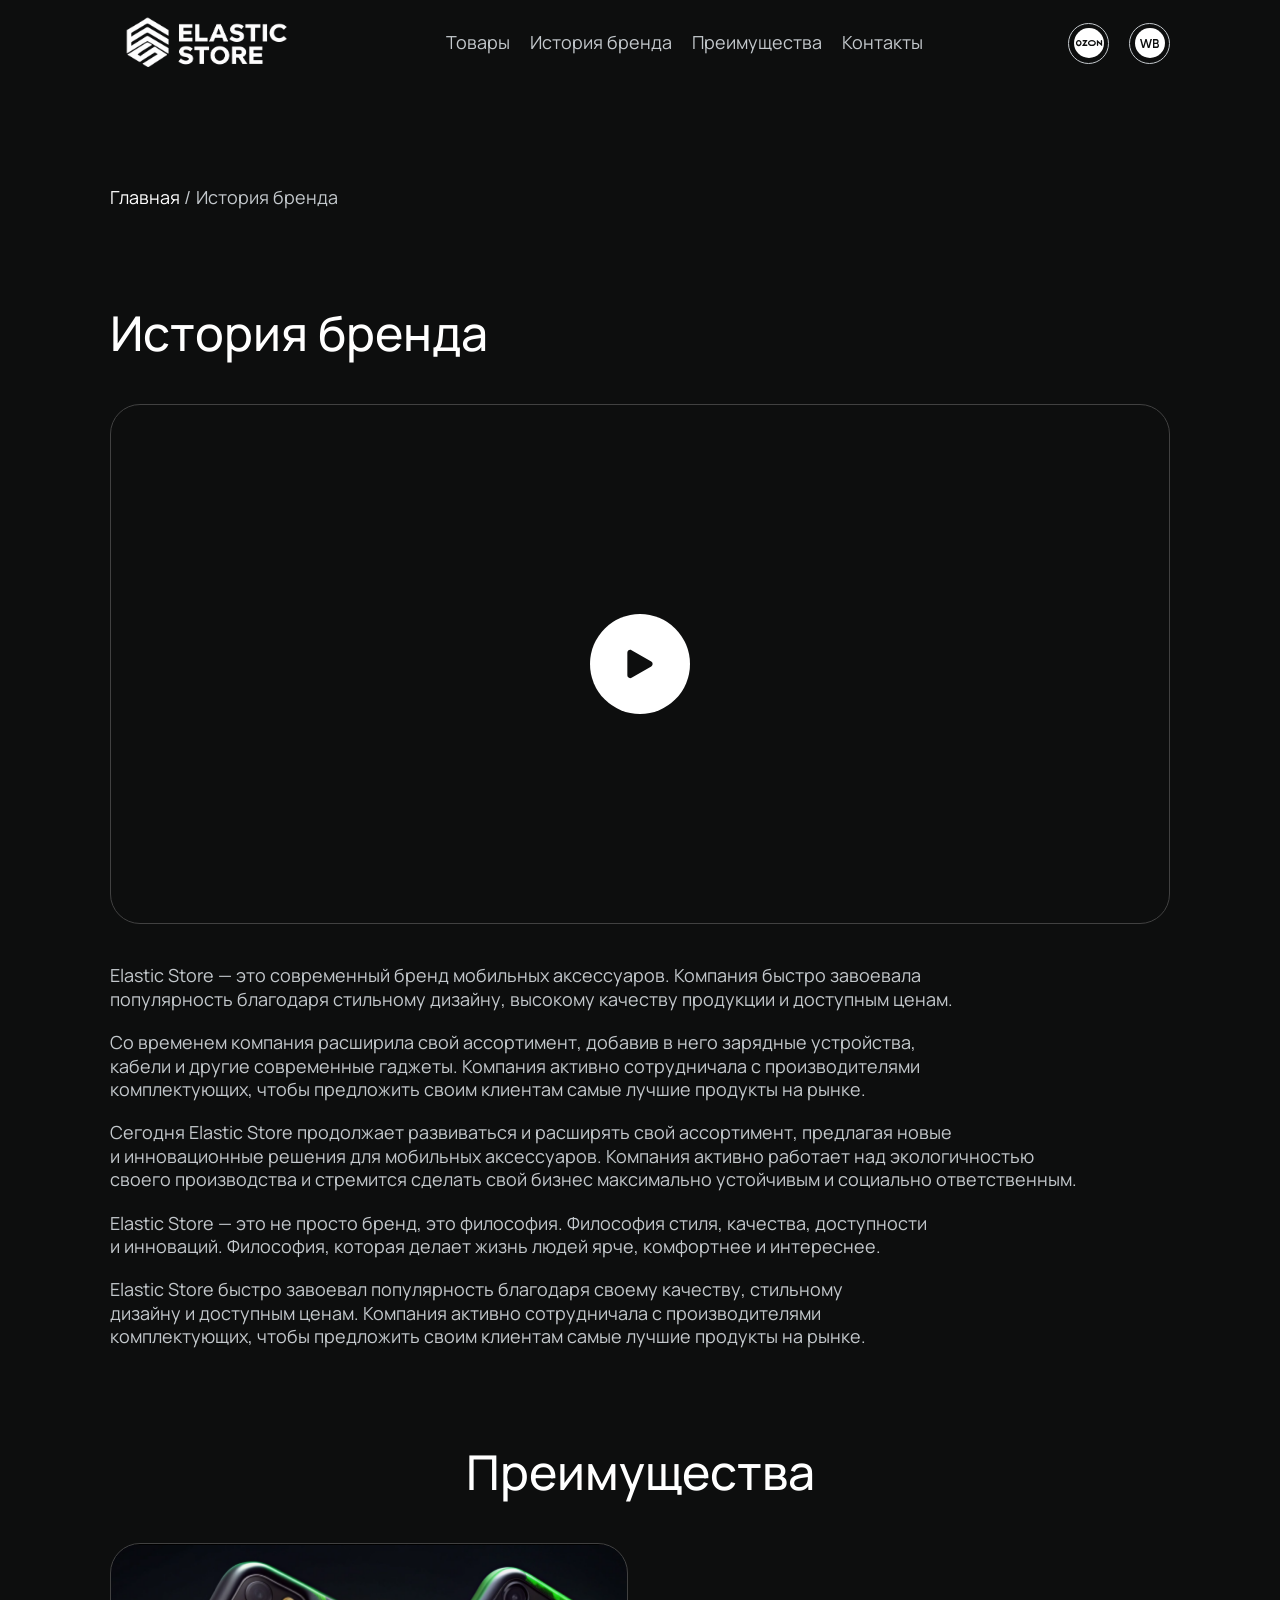
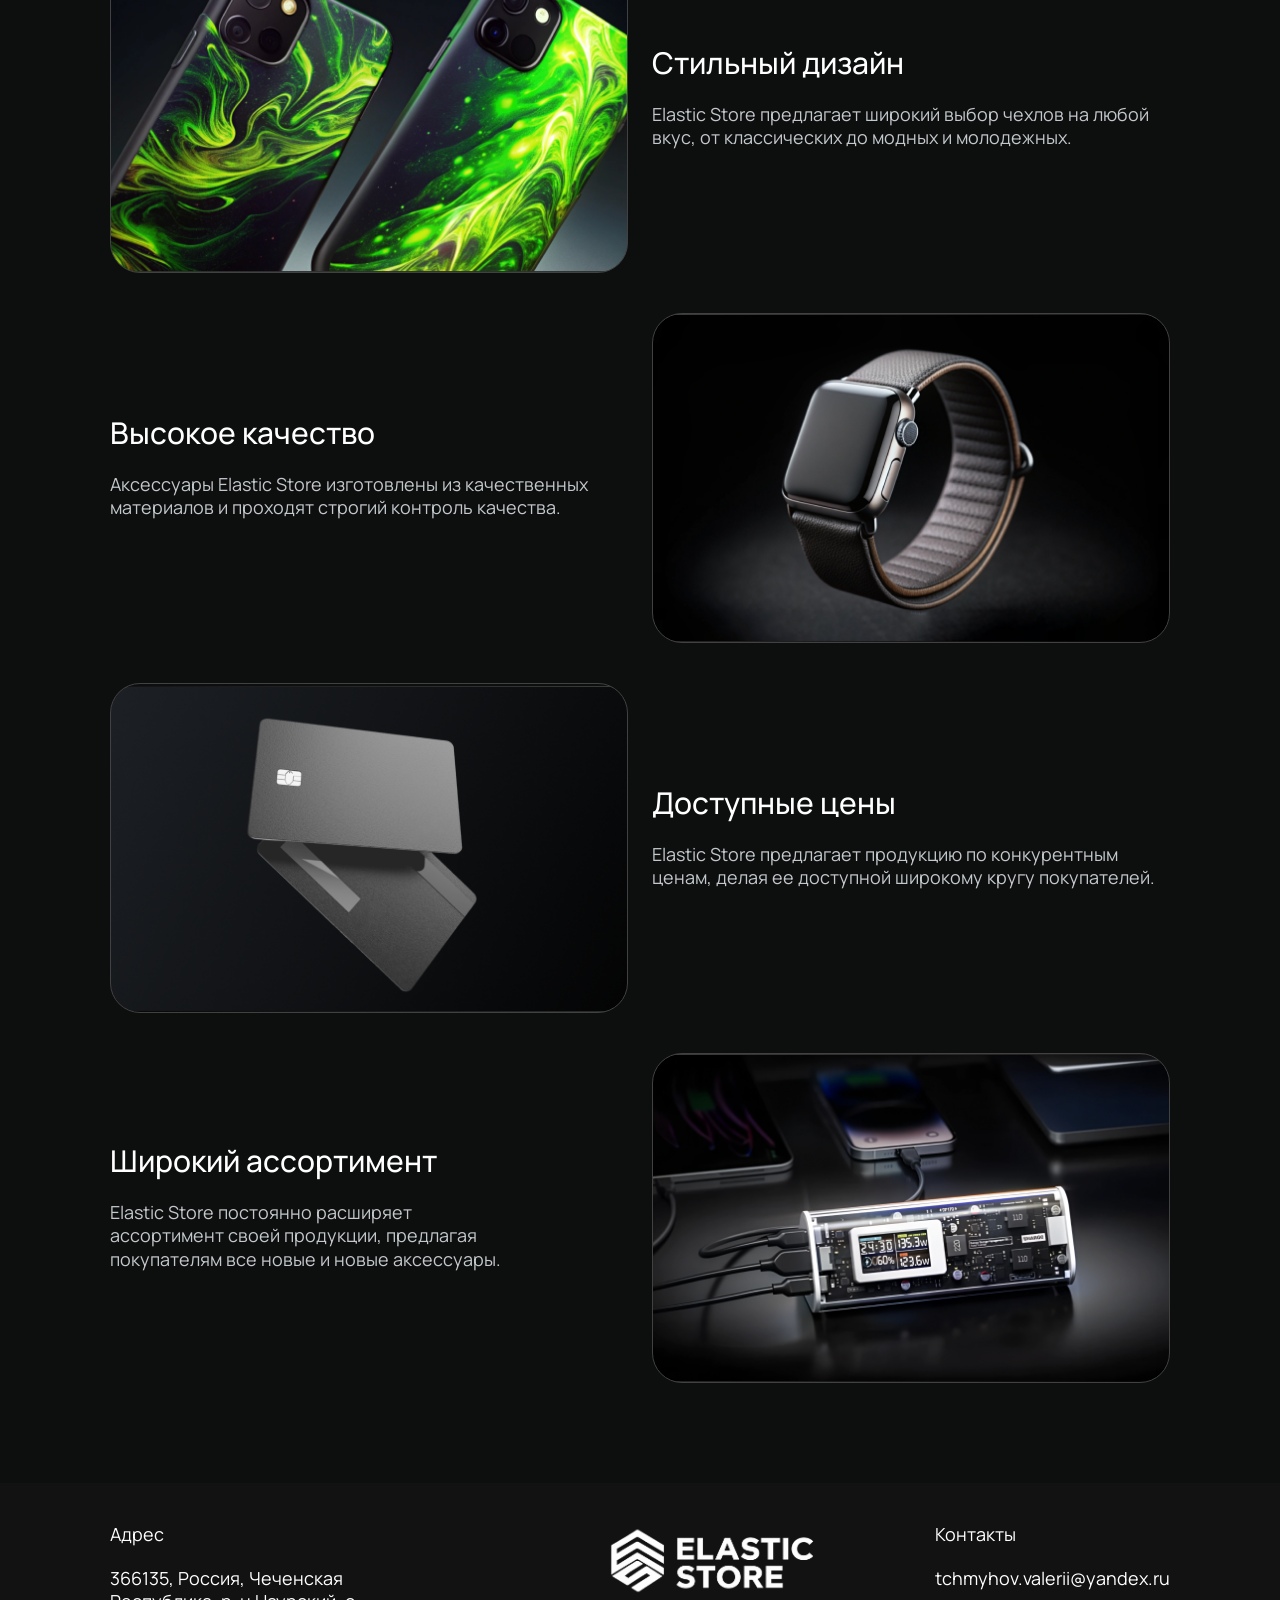
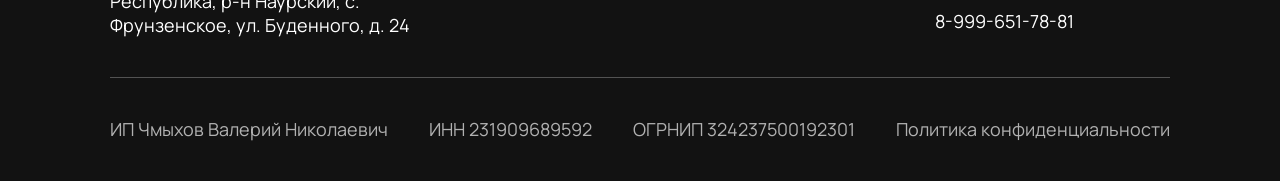
==== commit 16e2e070: "Correct contact address to house 24" ====
--- a/about.html
+++ b/about.html
@@ -203,7 +203,7 @@
 						<div class="col-12 col-lg-auto order-3 order-lg-1 pt-4 pt-lg-0">
 							<div class="footer-address">
 								<h6>Адрес</h6>
-								<p class="mb-0">366135, Россия, Чеченская Республика, р-н Наурский, с. Фрунзенское, ул. Буденного, двлд 24</p>
+								<p class="mb-0">366135, Россия, Чеченская Республика, р-н Наурский, с. Фрунзенское, ул. Буденного, д. 24</p>
 							</div>
 						</div>
 						<div class="col-12 col-lg-auto order-1 order-lg-2">
